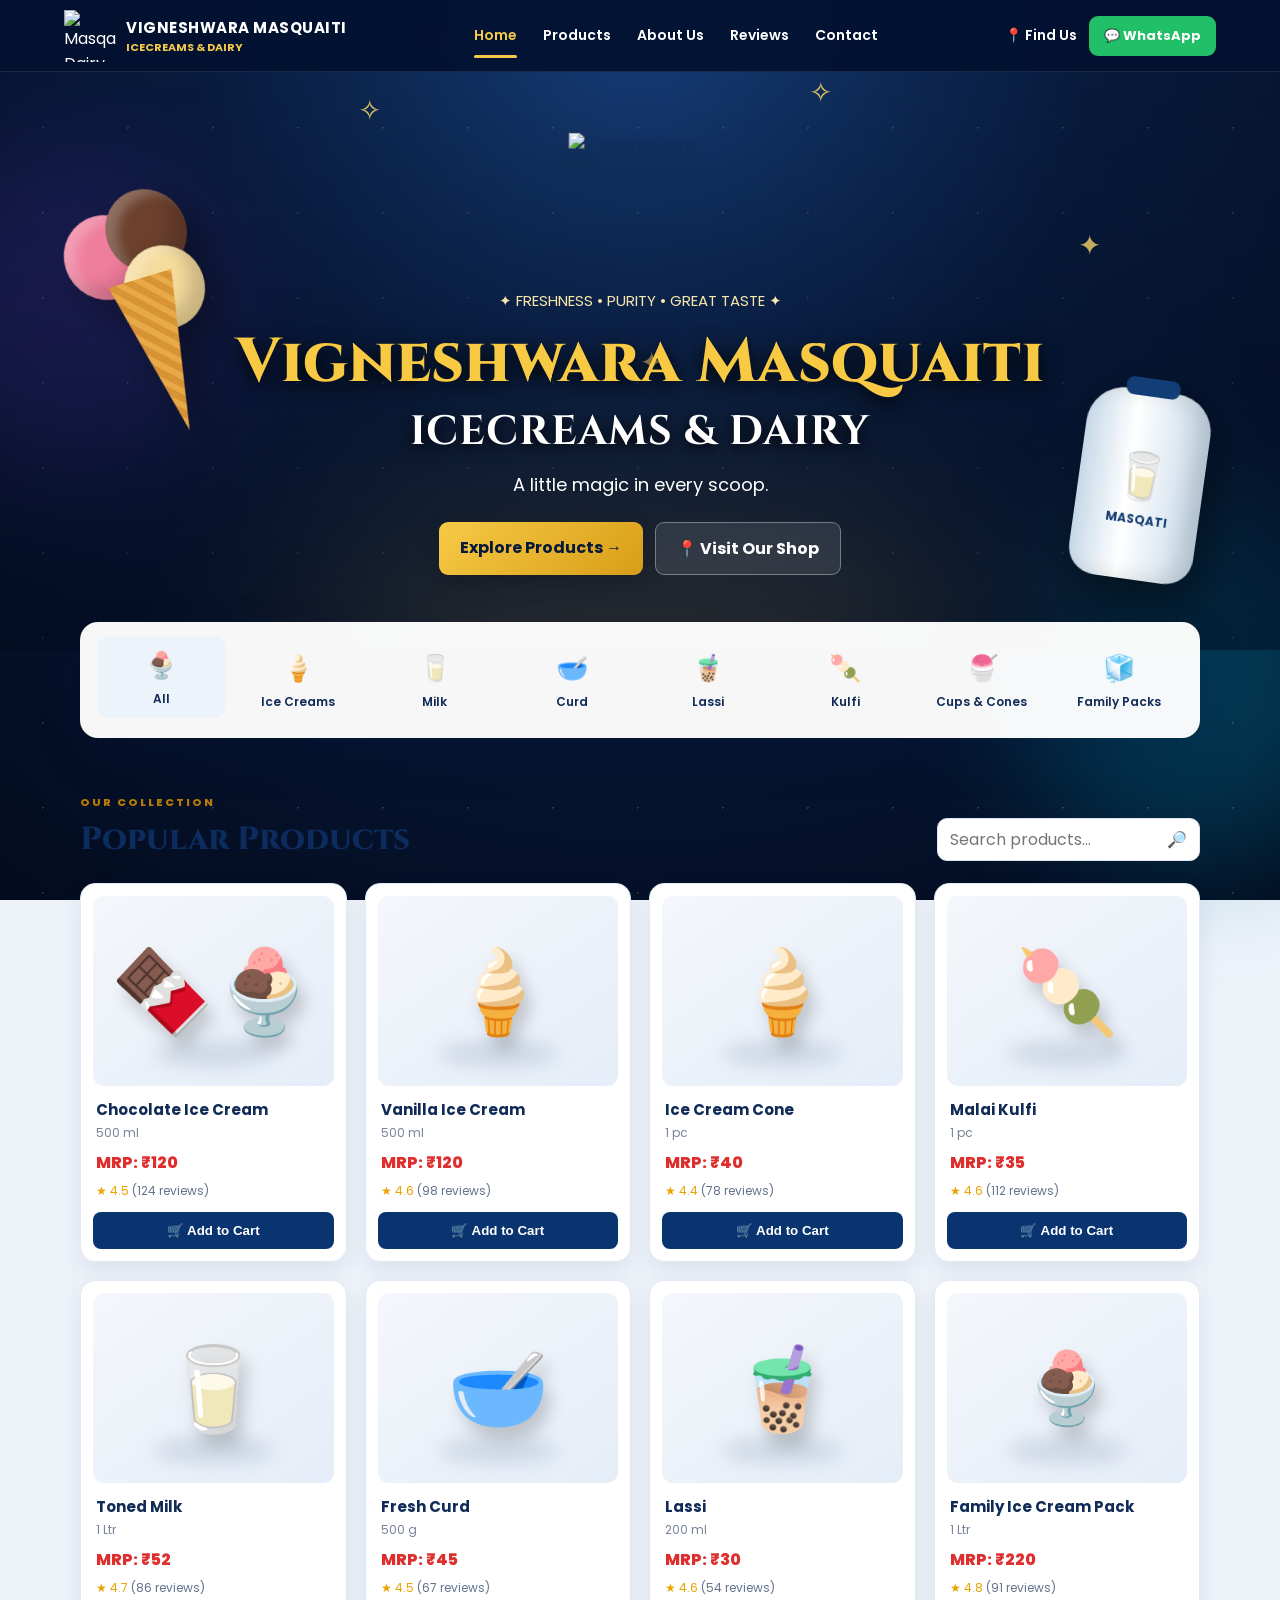
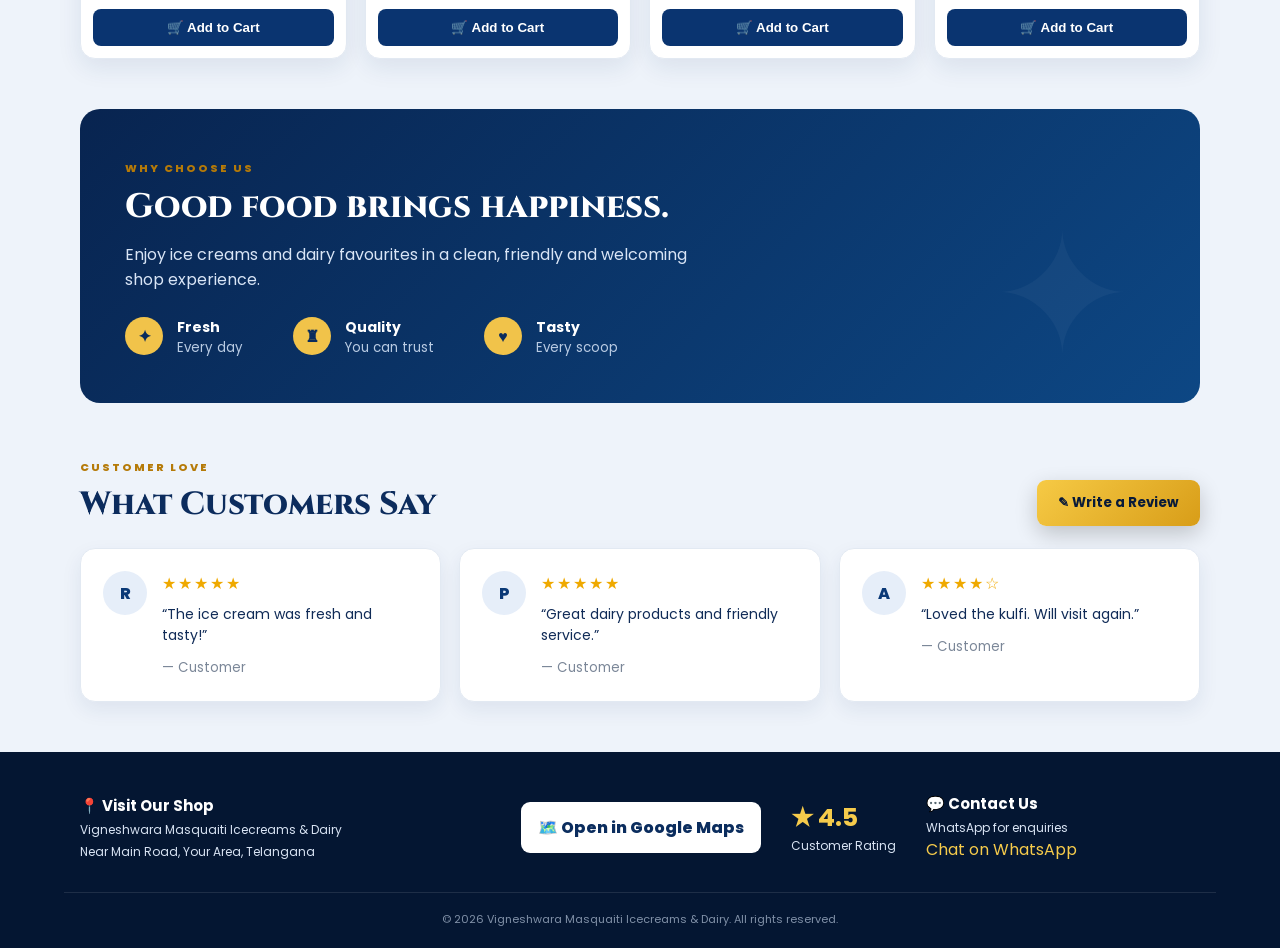
==== index.html @ 1c828a80 "Add files via upload" ====
<!DOCTYPE html>
<html lang="en">
<head>
  <meta charset="UTF-8">
  <meta name="viewport" content="width=device-width, initial-scale=1.0">
  <meta name="description" content="Vigneshwara Masquaiti Icecreams & Dairy">
  <title>Vigneshwara Masquaiti | Icecreams & Dairy</title>
  <link rel="stylesheet" href="style.css">
</head>
<body>
  <div class="magic-bg" aria-hidden="true">
    <span class="orb orb1"></span><span class="orb orb2"></span>
    <span class="star s1">✦</span><span class="star s2">✧</span><span class="star s3">✦</span>
    <span class="star s4">✧</span><span class="star s5">✦</span>
  </div>

  <header class="navbar">
    <a class="brand" href="#home">
      <img src="assets/masqati-logo.png" alt="Masqati Dairy Milk logo">
      <div><strong>VIGNESHWARA MASQUAITI</strong><small>ICECREAMS & DAIRY</small></div>
    </a>
    <nav>
      <a class="active" href="#home">Home</a>
      <a href="#products">Products</a>
      <a href="#about">About Us</a>
      <a href="#reviews">Reviews</a>
      <a href="#contact">Contact</a>
    </nav>
    <div class="nav-actions">
      <a class="map-link" target="_blank" rel="noopener" href="https://maps.app.goo.gl/3nmyutdQisBcn43K7">📍 Find Us</a>
      <a class="whatsapp" target="_blank" rel="noopener" href="https://wa.me/">💬 WhatsApp</a>
    </div>
    <button class="menu-btn" id="menuBtn" aria-label="Open menu">☰</button>
  </header>

  <main id="home">
    <section class="hero">
      <div class="floating-cone" aria-hidden="true">
        <div class="scoop pink"></div><div class="scoop chocolate"></div><div class="scoop vanilla"></div>
        <div class="cone">◢◣<br>◥◤</div>
      </div>

      <div class="hero-content">
        <div class="logo-3d"><img src="assets/masqati-logo.png" alt="Masqati logo"></div>
        <p class="spell">✦ FRESHNESS • PURITY • GREAT TASTE ✦</p>
        <h1>Vigneshwara Masquaiti</h1>
        <h2>ICECREAMS & DAIRY</h2>
        <p class="hero-copy">A little magic in every scoop.</p>
        <div class="hero-buttons">
          <a class="btn primary" href="#products">Explore Products →</a>
          <a class="btn glass" target="_blank" rel="noopener" href="https://maps.app.goo.gl/3nmyutdQisBcn43K7">📍 Visit Our Shop</a>
        </div>
      </div>

      <div class="milk-3d" aria-hidden="true">
        <div class="milk-cap"></div><div class="milk-bottle"><span>🥛</span><b>MASQATI</b></div>
      </div>
    </section>

    <section class="category-strip">
      <button data-filter="all">🍨<span>All</span></button>
      <button data-filter="Ice Cream">🍦<span>Ice Creams</span></button>
      <button data-filter="Dairy">🥛<span>Milk</span></button>
      <button data-filter="Dairy">🥣<span>Curd</span></button>
      <button data-filter="Dairy">🧋<span>Lassi</span></button>
      <button data-filter="Ice Cream">🍡<span>Kulfi</span></button>
      <button data-filter="Ice Cream">🍧<span>Cups & Cones</span></button>
      <button data-filter="Ice Cream">🧊<span>Family Packs</span></button>
    </section>

    <section class="content-wrap" id="products">
      <div class="section-heading">
        <div>
          <span class="eyebrow">OUR COLLECTION</span>
          <h2>Popular Products</h2>
        </div>
        <div class="search-box"><input id="search" type="search" placeholder="Search products..."> 🔎</div>
      </div>

      <div class="products-grid" id="productGrid"></div>
    </section>

    <section class="about" id="about">
      <div class="about-card">
        <span class="eyebrow">WHY CHOOSE US</span>
        <h2>Good food brings happiness.</h2>
        <p>Enjoy ice creams and dairy favourites in a clean, friendly and welcoming shop experience.</p>
        <div class="trust-row">
          <div><b>✦</b><strong>Fresh</strong><small>Every day</small></div>
          <div><b>♜</b><strong>Quality</strong><small>You can trust</small></div>
          <div><b>♥</b><strong>Tasty</strong><small>Every scoop</small></div>
        </div>
      </div>
    </section>

    <section class="reviews" id="reviews">
      <div class="section-heading">
        <div><span class="eyebrow">CUSTOMER LOVE</span><h2>What Customers Say</h2></div>
        <button class="btn primary" id="reviewBtn">✎ Write a Review</button>
      </div>
      <div class="review-grid" id="reviewGrid">
        <article class="review"><div class="avatar">R</div><div><div class="stars">★★★★★</div><p>“The ice cream was fresh and tasty!”</p><small>— Customer</small></div></article>
        <article class="review"><div class="avatar">P</div><div><div class="stars">★★★★★</div><p>“Great dairy products and friendly service.”</p><small>— Customer</small></div></article>
        <article class="review"><div class="avatar">A</div><div><div class="stars">★★★★☆</div><p>“Loved the kulfi. Will visit again.”</p><small>— Customer</small></div></article>
      </div>
    </section>

    <section class="review-form-wrap hidden" id="reviewFormWrap">
      <form id="reviewForm" class="review-form">
        <h3>Share your experience ✨</h3>
        <input id="reviewName" required maxlength="30" placeholder="Your name">
        <select id="reviewRating"><option value="5">★★★★★ 5</option><option value="4">★★★★☆ 4</option><option value="3">★★★☆☆ 3</option></select>
        <textarea id="reviewText" required maxlength="160" placeholder="Write your review..."></textarea>
        <div><button type="submit" class="btn primary">Post Review</button> <button type="button" class="btn glass" id="cancelReview">Cancel</button></div>
      </form>
    </section>
  </main>

  <footer id="contact">
    <div class="footer-inner">
      <div><h3>📍 Visit Our Shop</h3><p>Vigneshwara Masquaiti Icecreams & Dairy</p><p>Near Main Road, Your Area, Telangana</p></div>
      <a class="map-button" target="_blank" rel="noopener" href="https://maps.app.goo.gl/3nmyutdQisBcn43K7">🗺️ Open in Google Maps</a>
      <div class="rating"><strong>★ 4.5</strong><span>Customer Rating</span></div>
      <div><h3>💬 Contact Us</h3><p>WhatsApp for enquiries</p><a href="https://wa.me/" target="_blank" rel="noopener">Chat on WhatsApp</a></div>
    </div>
    <p class="copyright">© <span id="year"></span> Vigneshwara Masquaiti Icecreams & Dairy. All rights reserved.</p>
  </footer>

  <div class="toast" id="toast"></div>
  <script src="script.js"></script>
</body>
</html>
---- style.css ----
@import url('https://fonts.googleapis.com/css2?family=Cinzel:wght@600;700;800&family=Poppins:wght@400;500;600;700&display=swap');

:root{--navy:#061735;--blue:#0d3973;--gold:#f4c84b;--cream:#fffdf8;--text:#102b57;--muted:#66748d}
*{box-sizing:border-box;margin:0;padding:0}html{scroll-behavior:smooth}body{font-family:Poppins,Arial,sans-serif;color:var(--text);background:#eef3fa;overflow-x:hidden}.magic-bg{position:fixed;inset:0;z-index:-3;background:radial-gradient(circle at 50% 5%,#173f7c 0,#081b3c 42%,#030b1e 100%)}.magic-bg:after{content:"";position:absolute;inset:0;background-image:radial-gradient(#fff 1px,transparent 1px);background-size:85px 85px;opacity:.16}.orb{position:absolute;border-radius:50%;filter:blur(65px);opacity:.35}.orb1{width:330px;height:330px;background:#4e2d9c;left:-100px;top:150px}.orb2{width:360px;height:360px;background:#007f9e;right:-100px;top:500px}.star{position:absolute;color:#f9d96c;font-size:28px;animation:twinkle 2.5s infinite alternate}.s1{left:8%;top:22%}.s2{left:28%;top:10%;animation-delay:.8s}.s3{right:14%;top:25%;animation-delay:1.2s}.s4{right:35%;top:8%;animation-delay:1.8s}.s5{left:50%;top:38%;animation-delay:.4s}@keyframes twinkle{to{opacity:.25;transform:scale(.65) rotate(35deg)}}

.navbar{height:72px;background:rgba(3,18,48,.94);backdrop-filter:blur(14px);display:flex;align-items:center;padding:8px 5%;gap:28px;position:sticky;top:0;z-index:20;border-bottom:1px solid rgba(255,255,255,.1)}.brand{display:flex;align-items:center;gap:10px;color:#fff;text-decoration:none;min-width:280px}.brand img{width:52px;height:52px;object-fit:contain}.brand strong{display:block;font-size:15px;letter-spacing:.5px}.brand small{display:block;color:var(--gold);font-weight:700;font-size:11px}nav{display:flex;gap:26px;flex:1;justify-content:center}nav a,.map-link{color:#fff;text-decoration:none;font-weight:600;font-size:14px;position:relative}nav a:hover,nav a.active{color:var(--gold)}nav a.active:after{content:"";position:absolute;height:3px;background:var(--gold);left:0;right:0;bottom:-12px;border-radius:10px}.nav-actions{display:flex;align-items:center;gap:12px}.whatsapp{background:#20bf68;color:white;text-decoration:none;padding:10px 15px;border-radius:9px;font-weight:700;font-size:13px}.menu-btn{display:none;background:none;border:0;color:#fff;font-size:28px}

.hero{min-height:560px;position:relative;display:flex;justify-content:center;align-items:center;text-align:center;padding:60px 20px 75px;overflow:hidden;background:linear-gradient(180deg,rgba(6,23,53,.1),rgba(3,11,30,.5))}.hero:before{content:"";position:absolute;width:600px;height:300px;bottom:-180px;left:50%;transform:translateX(-50%);background:#f4c84b;filter:blur(110px);opacity:.16}.hero-content{position:relative;z-index:3;max-width:900px}.logo-3d{width:145px;height:145px;margin:auto auto 12px;display:grid;place-items:center;filter:drop-shadow(0 18px 15px rgba(0,0,0,.45));transform:perspective(500px) rotateX(4deg)}.logo-3d img{width:100%;height:100%;object-fit:contain}.hero h1{font:800 clamp(34px,5vw,62px) Cinzel,serif;color:#f8c943;text-shadow:0 5px 20px #000;margin-top:8px}.hero h2{font:700 clamp(25px,3.2vw,43px) Cinzel,serif;color:white;letter-spacing:1px;text-shadow:0 4px 14px #000}.spell{color:#f7e7ad;margin:10px 0 8px;font-size:15px}.hero-copy{color:#fff;font-size:18px;margin:12px 0 24px}.hero-buttons{display:flex;justify-content:center;gap:12px;flex-wrap:wrap}.btn{display:inline-block;border:0;border-radius:9px;padding:13px 21px;text-decoration:none;font-weight:700;cursor:pointer;font-family:inherit}.primary{background:linear-gradient(135deg,#f6ca45,#d89d18);color:#081a39;box-shadow:0 8px 22px rgba(0,0,0,.2)}.glass{background:rgba(255,255,255,.1);color:#fff;border:1px solid rgba(255,255,255,.35);backdrop-filter:blur(10px)}.floating-cone{position:absolute;left:5%;top:115px;width:175px;height:270px;transform:rotate(-18deg) perspective(600px) rotateY(15deg);filter:drop-shadow(15px 20px 20px rgba(0,0,0,.4));z-index:2}.scoop{position:absolute;width:85px;height:85px;border-radius:50%;box-shadow:inset -12px -14px 18px rgba(0,0,0,.18),inset 10px 8px 12px rgba(255,255,255,.25)}.pink{background:#ef7d9c;left:22px;top:18px}.chocolate{background:#6c402d;left:70px;top:3px}.vanilla{background:#f5db9c;left:70px;top:63px}.cone{position:absolute;top:90px;left:48px;width:85px;height:160px;clip-path:polygon(10% 0,90% 0,50% 100%);background:repeating-linear-gradient(45deg,#d89335 0 7px,#e8a947 7px 13px);color:transparent}.milk-3d{position:absolute;right:6%;bottom:70px;z-index:2;transform:rotate(8deg);filter:drop-shadow(10px 20px 20px rgba(0,0,0,.4))}.milk-bottle{width:125px;height:190px;background:linear-gradient(90deg,#c7d9e8,#fff 40%,#c7d9e8);border-radius:38px 38px 28px 28px;display:flex;flex-direction:column;justify-content:center;align-items:center;color:#123c72;box-shadow:inset -14px 0 22px rgba(0,0,0,.12)}.milk-bottle span{font-size:46px}.milk-bottle b{font-size:12px}.milk-cap{position:absolute;width:54px;height:18px;left:35px;top:-12px;background:#123d76;border-radius:8px}

.category-strip{width:min(1120px,92%);margin:-28px auto 30px;background:rgba(255,255,255,.97);border-radius:18px;padding:17px;display:grid;grid-template-columns:repeat(8,1fr);gap:8px;box-shadow:0 18px 45px rgba(0,20,60,.18);position:relative;z-index:5}.category-strip button{border:0;background:transparent;color:#102b57;font-family:inherit;font-weight:600;cursor:pointer;padding:10px 5px;border-radius:12px;transition:.25s}.category-strip button:hover,.category-strip button.active{background:#edf3fb;transform:translateY(-3px)}.category-strip button:first-letter{font-size:26px}.category-strip span{display:block;font-size:12px;margin-top:5px}

.content-wrap,.reviews,.about{width:min(1120px,92%);margin:50px auto}.section-heading{display:flex;align-items:end;justify-content:space-between;gap:20px;margin-bottom:22px}.eyebrow{font-size:11px;color:#b57a08;font-weight:800;letter-spacing:2px}.section-heading h2,.about h2{font:800 32px Cinzel,serif;color:#0c2c5d;margin-top:5px}.search-box{background:#fff;border:1px solid #dce5f1;border-radius:10px;padding:8px 12px;display:flex;align-items:center;gap:7px}.search-box input{border:0;outline:0;font:inherit;width:210px}.products-grid{display:grid;grid-template-columns:repeat(4,1fr);gap:18px}.product-card{background:#fff;border:1px solid #e2e9f2;border-radius:15px;padding:12px;box-shadow:0 9px 24px rgba(24,55,99,.09);transition:.3s;overflow:hidden}.product-card:hover{transform:translateY(-8px) rotateX(2deg);box-shadow:0 20px 35px rgba(24,55,99,.17)}.product-visual{height:190px;border-radius:11px;background:linear-gradient(145deg,#f4f7fb,#e5edf8);display:grid;place-items:center;position:relative;overflow:hidden}.product-visual:after{content:"";position:absolute;width:120px;height:25px;background:rgba(20,50,90,.13);border-radius:50%;bottom:20px;filter:blur(9px)}.product-icon{font-size:82px;filter:drop-shadow(7px 12px 8px rgba(0,0,0,.18));z-index:1}.pack{font-size:70px}.product-card h3{font-size:15px;margin:12px 3px 3px}.size{font-size:12px;color:#778399;margin:0 3px 8px}.price{font-weight:800;color:#df2e2e;margin:7px 3px}.rating-line{font-size:12px;color:#eaa300;margin:5px 3px 12px}.rating-line span{color:#66748d}.cart{width:100%;border:0;background:#0a3470;color:#fff;border-radius:8px;padding:11px;font-weight:700;cursor:pointer}.cart:hover{background:#174b91}

.about-card{border-radius:20px;padding:45px;background:linear-gradient(135deg,#082450,#0d4784);color:white;position:relative;overflow:hidden}.about-card:after{content:"✦";position:absolute;right:6%;top:20%;font-size:170px;color:rgba(255,255,255,.04)}.about h2{color:#fff;font-size:34px}.about-card>p{max-width:600px;color:#d9e5f6;margin:12px 0 25px}.trust-row{display:flex;gap:50px}.trust-row div{display:grid;grid-template-columns:42px auto;column-gap:10px}.trust-row b{grid-row:span 2;width:38px;height:38px;border-radius:50%;display:grid;place-items:center;background:#f1c34a;color:#0a2c5d}.trust-row strong{font-size:14px}.trust-row small{color:#b9cbe3}

.review-grid{display:grid;grid-template-columns:repeat(3,1fr);gap:18px}.review{background:#fff;border:1px solid #e2e9f2;border-radius:15px;padding:22px;display:flex;gap:15px;box-shadow:0 8px 20px rgba(24,55,99,.08)}.avatar{min-width:44px;height:44px;border-radius:50%;background:#e6eef9;display:grid;place-items:center;font-weight:800;color:#0b3977}.stars{color:#efa900;letter-spacing:2px}.review p{margin:8px 0;font-size:14px}.review small{color:#7b8798}.review-form-wrap{width:min(650px,92%);margin:0 auto 50px}.hidden{display:none}.review-form{background:#fff;border-radius:18px;padding:25px;box-shadow:0 15px 40px rgba(24,55,99,.15)}.review-form h3{margin-bottom:15px;font-family:Cinzel,serif}.review-form input,.review-form select,.review-form textarea{width:100%;padding:12px;margin:6px 0;border:1px solid #d8e1ed;border-radius:9px;font:inherit;outline:none}.review-form textarea{min-height:100px;resize:vertical}

footer{background:#041632;color:#d8e3f3;padding:40px 5% 20px}.footer-inner{width:min(1120px,100%);margin:auto;display:grid;grid-template-columns:1.5fr auto auto 1fr;gap:30px;align-items:center}.footer-inner h3{color:#fff;font-size:15px}.footer-inner p{font-size:12px;margin-top:4px}.footer-inner a{color:#f6cb4b;text-decoration:none}.map-button{background:#fff;color:#0b2d5e!important;padding:13px 17px;border-radius:9px;font-weight:800}.rating{display:flex;flex-direction:column}.rating strong{font-size:25px;color:#f6cb4b}.rating span{font-size:12px}.copyright{text-align:center;margin-top:30px;padding-top:18px;border-top:1px solid rgba(255,255,255,.1);font-size:11px;color:#8191a8}.toast{position:fixed;right:22px;bottom:22px;background:#082a5b;color:white;padding:13px 18px;border-radius:10px;box-shadow:0 10px 30px #0005;opacity:0;transform:translateY(20px);transition:.3s;z-index:50}.toast.show{opacity:1;transform:none}

@media(max-width:950px){.navbar{padding:8px 3%}.brand{min-width:0}nav{gap:15px}.nav-actions{display:none}.floating-cone{left:-35px;opacity:.7}.milk-3d{right:-35px;opacity:.7}.products-grid{grid-template-columns:repeat(2,1fr)}.category-strip{grid-template-columns:repeat(4,1fr)}.footer-inner{grid-template-columns:1fr 1fr}.review-grid{grid-template-columns:1fr}}
@media(max-width:700px){.navbar{height:64px}.brand strong{font-size:11px}.brand small{font-size:9px}.brand img{width:45px;height:45px}nav{display:none}.menu-btn{display:block;margin-left:auto}.navbar.open nav{display:flex;position:absolute;top:64px;left:0;right:0;background:#061735;padding:18px;flex-direction:column;text-align:center}.hero{min-height:520px;padding-top:45px}.floating-cone,.milk-3d{display:none}.logo-3d{width:115px;height:115px}.hero h1{font-size:30px}.hero h2{font-size:24px}.category-strip{grid-template-columns:repeat(4,1fr);padding:10px}.category-strip button{font-size:11px}.category-strip button:first-letter{font-size:22px}.content-wrap,.reviews,.about{margin:35px auto}.section-heading{align-items:start;flex-direction:column}.search-box{width:100%}.search-box input{width:100%}.products-grid{grid-template-columns:1fr 1fr;gap:10px}.product-visual{height:145px}.product-icon{font-size:62px}.product-card{padding:8px}.product-card h3{font-size:13px}.trust-row{gap:18px;flex-wrap:wrap}.footer-inner{grid-template-columns:1fr}.map-button{width:max-content}.review-grid{grid-template-columns:1fr}}
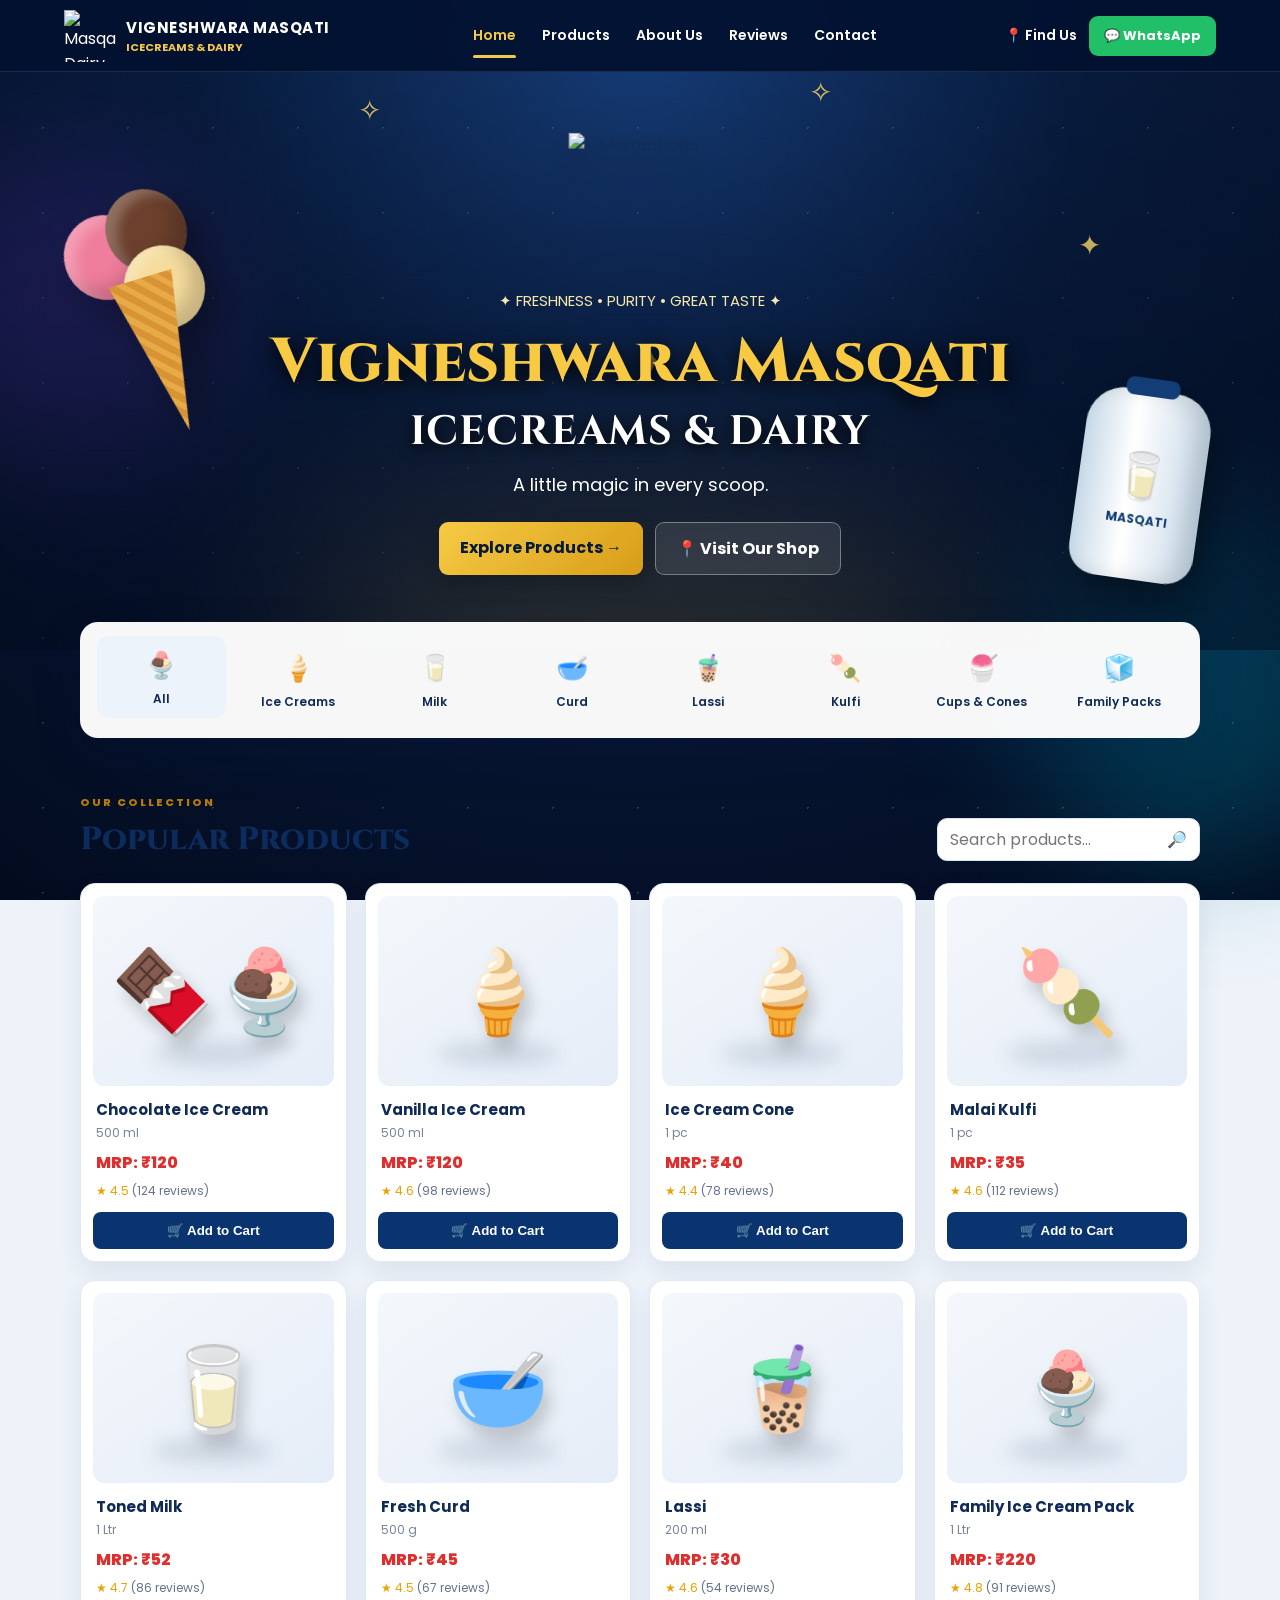
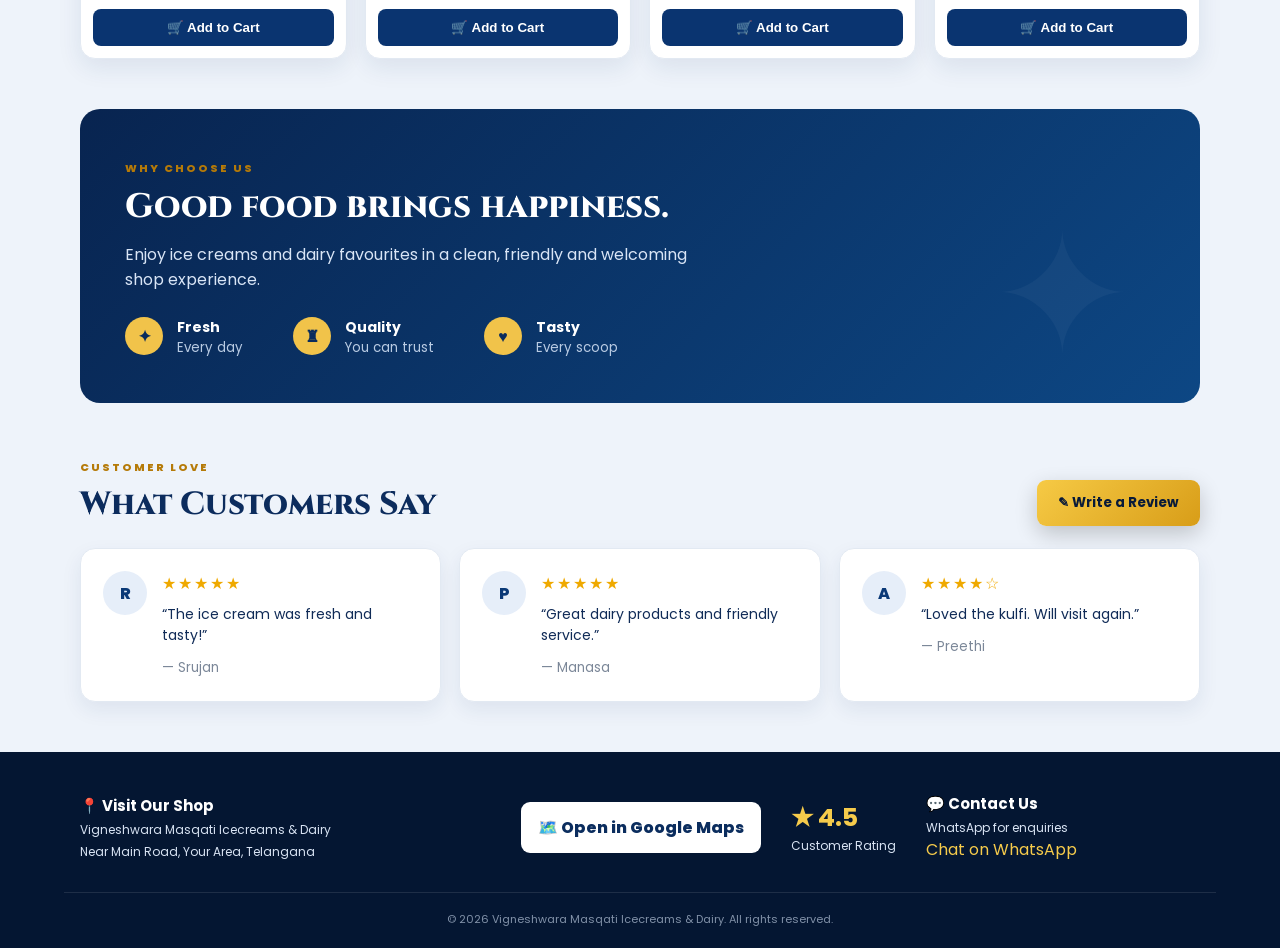
==== commit 7b28194b: "Update index.html" ====
--- a/index.html
+++ b/index.html
@@ -3,8 +3,8 @@
 <head>
   <meta charset="UTF-8">
   <meta name="viewport" content="width=device-width, initial-scale=1.0">
-  <meta name="description" content="Vigneshwara Masquaiti Icecreams & Dairy">
-  <title>Vigneshwara Masquaiti | Icecreams & Dairy</title>
+  <meta name="description" content="Vigneshwara Masqati Icecreams & Dairy">
+  <title>Vigneshwara Masqati | Icecreams & Dairy</title>
   <link rel="stylesheet" href="style.css">
 </head>
 <body>
@@ -17,7 +17,7 @@
   <header class="navbar">
     <a class="brand" href="#home">
       <img src="assets/masqati-logo.png" alt="Masqati Dairy Milk logo">
-      <div><strong>VIGNESHWARA MASQUAITI</strong><small>ICECREAMS & DAIRY</small></div>
+      <div><strong>VIGNESHWARA MASQATI</strong><small>ICECREAMS & DAIRY</small></div>
     </a>
     <nav>
       <a class="active" href="#home">Home</a>
@@ -43,7 +43,7 @@
       <div class="hero-content">
         <div class="logo-3d"><img src="assets/masqati-logo.png" alt="Masqati logo"></div>
         <p class="spell">✦ FRESHNESS • PURITY • GREAT TASTE ✦</p>
-        <h1>Vigneshwara Masquaiti</h1>
+        <h1>Vigneshwara Masqati</h1>
         <h2>ICECREAMS & DAIRY</h2>
         <p class="hero-copy">A little magic in every scoop.</p>
         <div class="hero-buttons">
@@ -99,9 +99,9 @@
         <button class="btn primary" id="reviewBtn">✎ Write a Review</button>
       </div>
       <div class="review-grid" id="reviewGrid">
-        <article class="review"><div class="avatar">R</div><div><div class="stars">★★★★★</div><p>“The ice cream was fresh and tasty!”</p><small>— Customer</small></div></article>
-        <article class="review"><div class="avatar">P</div><div><div class="stars">★★★★★</div><p>“Great dairy products and friendly service.”</p><small>— Customer</small></div></article>
-        <article class="review"><div class="avatar">A</div><div><div class="stars">★★★★☆</div><p>“Loved the kulfi. Will visit again.”</p><small>— Customer</small></div></article>
+        <article class="review"><div class="avatar">R</div><div><div class="stars">★★★★★</div><p>“The ice cream was fresh and tasty!”</p><small>— Srujan</small></div></article>
+        <article class="review"><div class="avatar">P</div><div><div class="stars">★★★★★</div><p>“Great dairy products and friendly service.”</p><small>— Manasa</small></div></article>
+        <article class="review"><div class="avatar">A</div><div><div class="stars">★★★★☆</div><p>“Loved the kulfi. Will visit again.”</p><small>— Preethi</small></div></article>
       </div>
     </section>
 
@@ -118,12 +118,12 @@
 
   <footer id="contact">
     <div class="footer-inner">
-      <div><h3>📍 Visit Our Shop</h3><p>Vigneshwara Masquaiti Icecreams & Dairy</p><p>Near Main Road, Your Area, Telangana</p></div>
+      <div><h3>📍 Visit Our Shop</h3><p>Vigneshwara Masqati Icecreams & Dairy</p><p>Near Main Road, Your Area, Telangana</p></div>
       <a class="map-button" target="_blank" rel="noopener" href="https://maps.app.goo.gl/3nmyutdQisBcn43K7">🗺️ Open in Google Maps</a>
       <div class="rating"><strong>★ 4.5</strong><span>Customer Rating</span></div>
       <div><h3>💬 Contact Us</h3><p>WhatsApp for enquiries</p><a href="https://wa.me/" target="_blank" rel="noopener">Chat on WhatsApp</a></div>
     </div>
-    <p class="copyright">© <span id="year"></span> Vigneshwara Masquaiti Icecreams & Dairy. All rights reserved.</p>
+    <p class="copyright">© <span id="year"></span> Vigneshwara Masqati Icecreams & Dairy. All rights reserved.</p>
   </footer>
 
   <div class="toast" id="toast"></div>
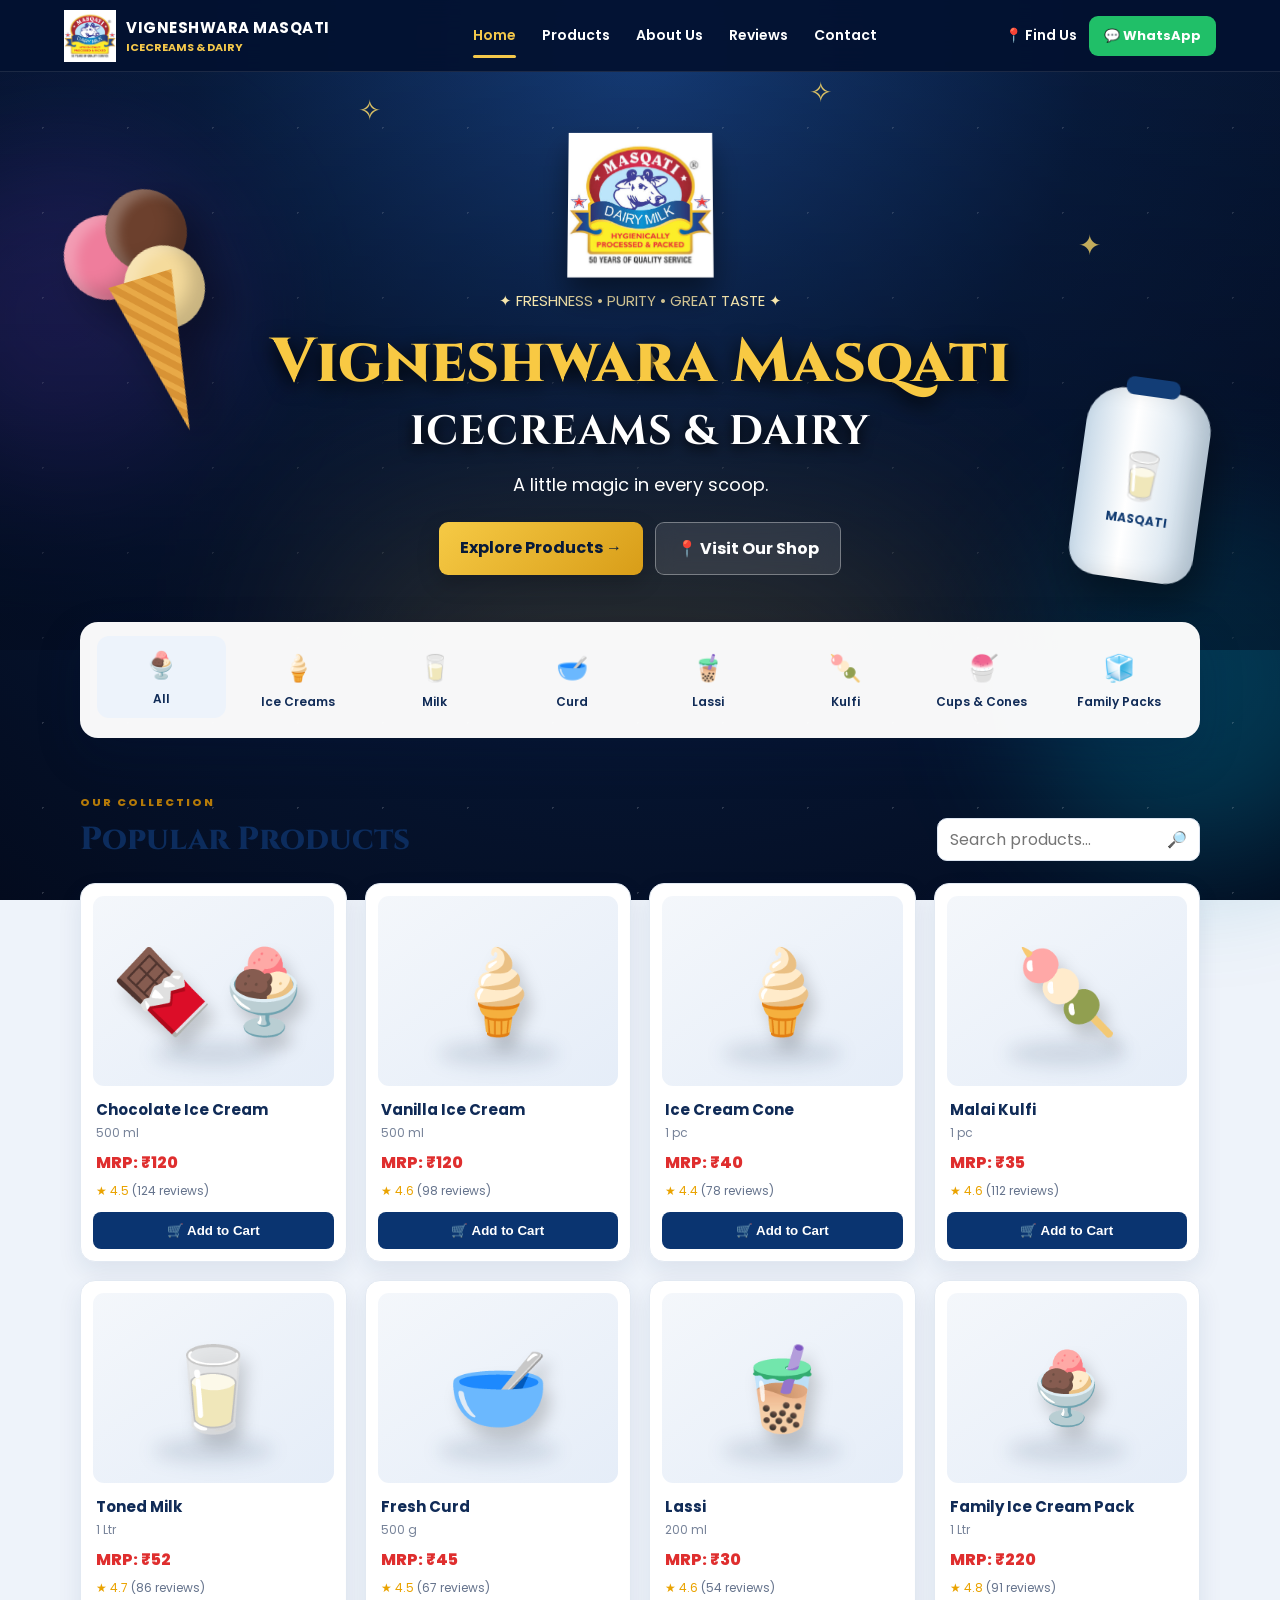
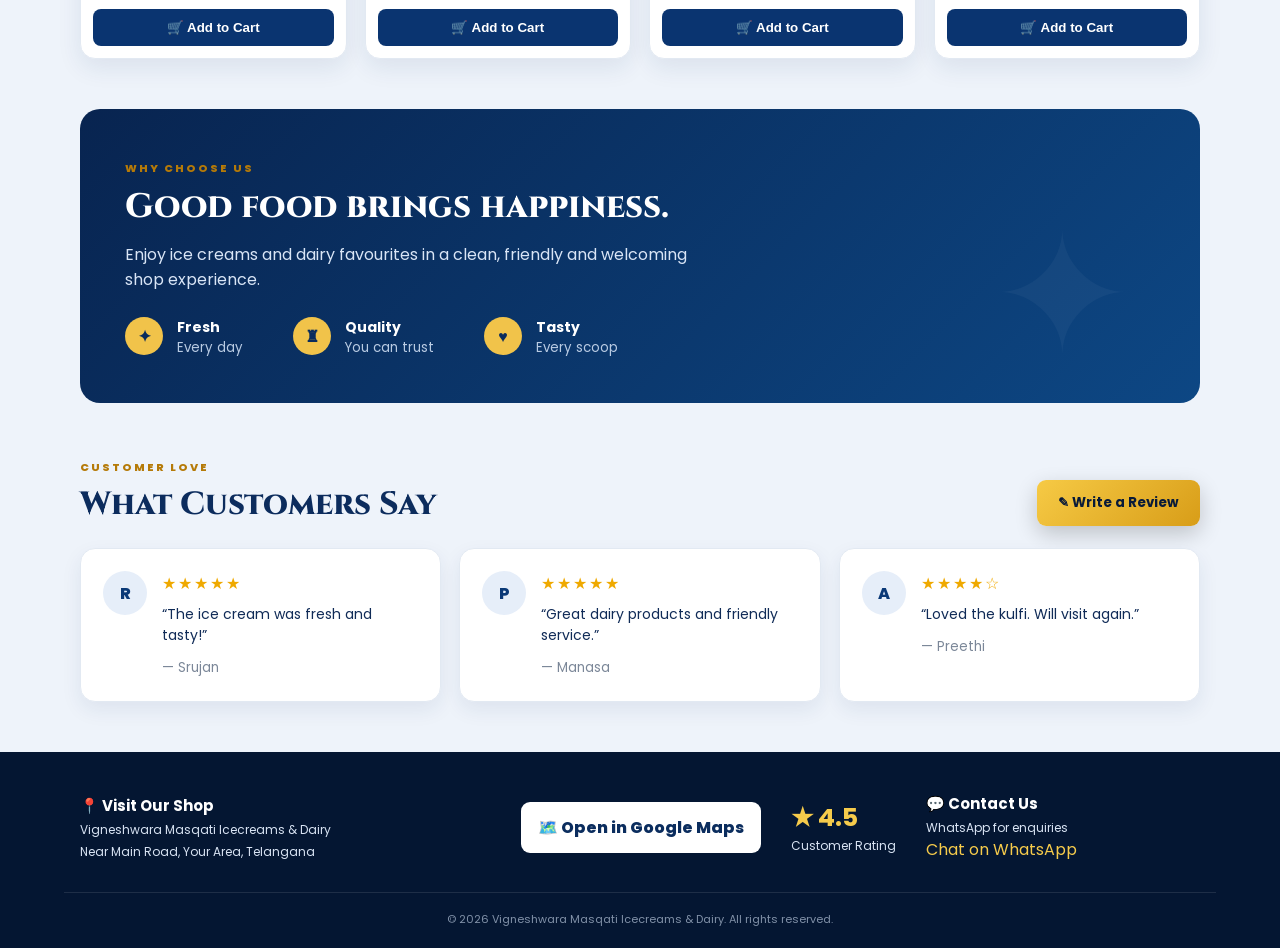
==== commit fb6fc7fe: "Update index.html" ====
--- a/index.html
+++ b/index.html
@@ -16,7 +16,7 @@
 
   <header class="navbar">
     <a class="brand" href="#home">
-      <img src="assets/masqati-logo.png" alt="Masqati Dairy Milk logo">
+      <img src="masqati-logo.png" alt="Masqati Dairy Milk logo">
       <div><strong>VIGNESHWARA MASQATI</strong><small>ICECREAMS & DAIRY</small></div>
     </a>
     <nav>
@@ -41,7 +41,7 @@
       </div>
 
       <div class="hero-content">
-        <div class="logo-3d"><img src="assets/masqati-logo.png" alt="Masqati logo"></div>
+        <div class="logo-3d"><img src="masqati-logo.png" alt="Masqati logo"></div>
         <p class="spell">✦ FRESHNESS • PURITY • GREAT TASTE ✦</p>
         <h1>Vigneshwara Masqati</h1>
         <h2>ICECREAMS & DAIRY</h2>
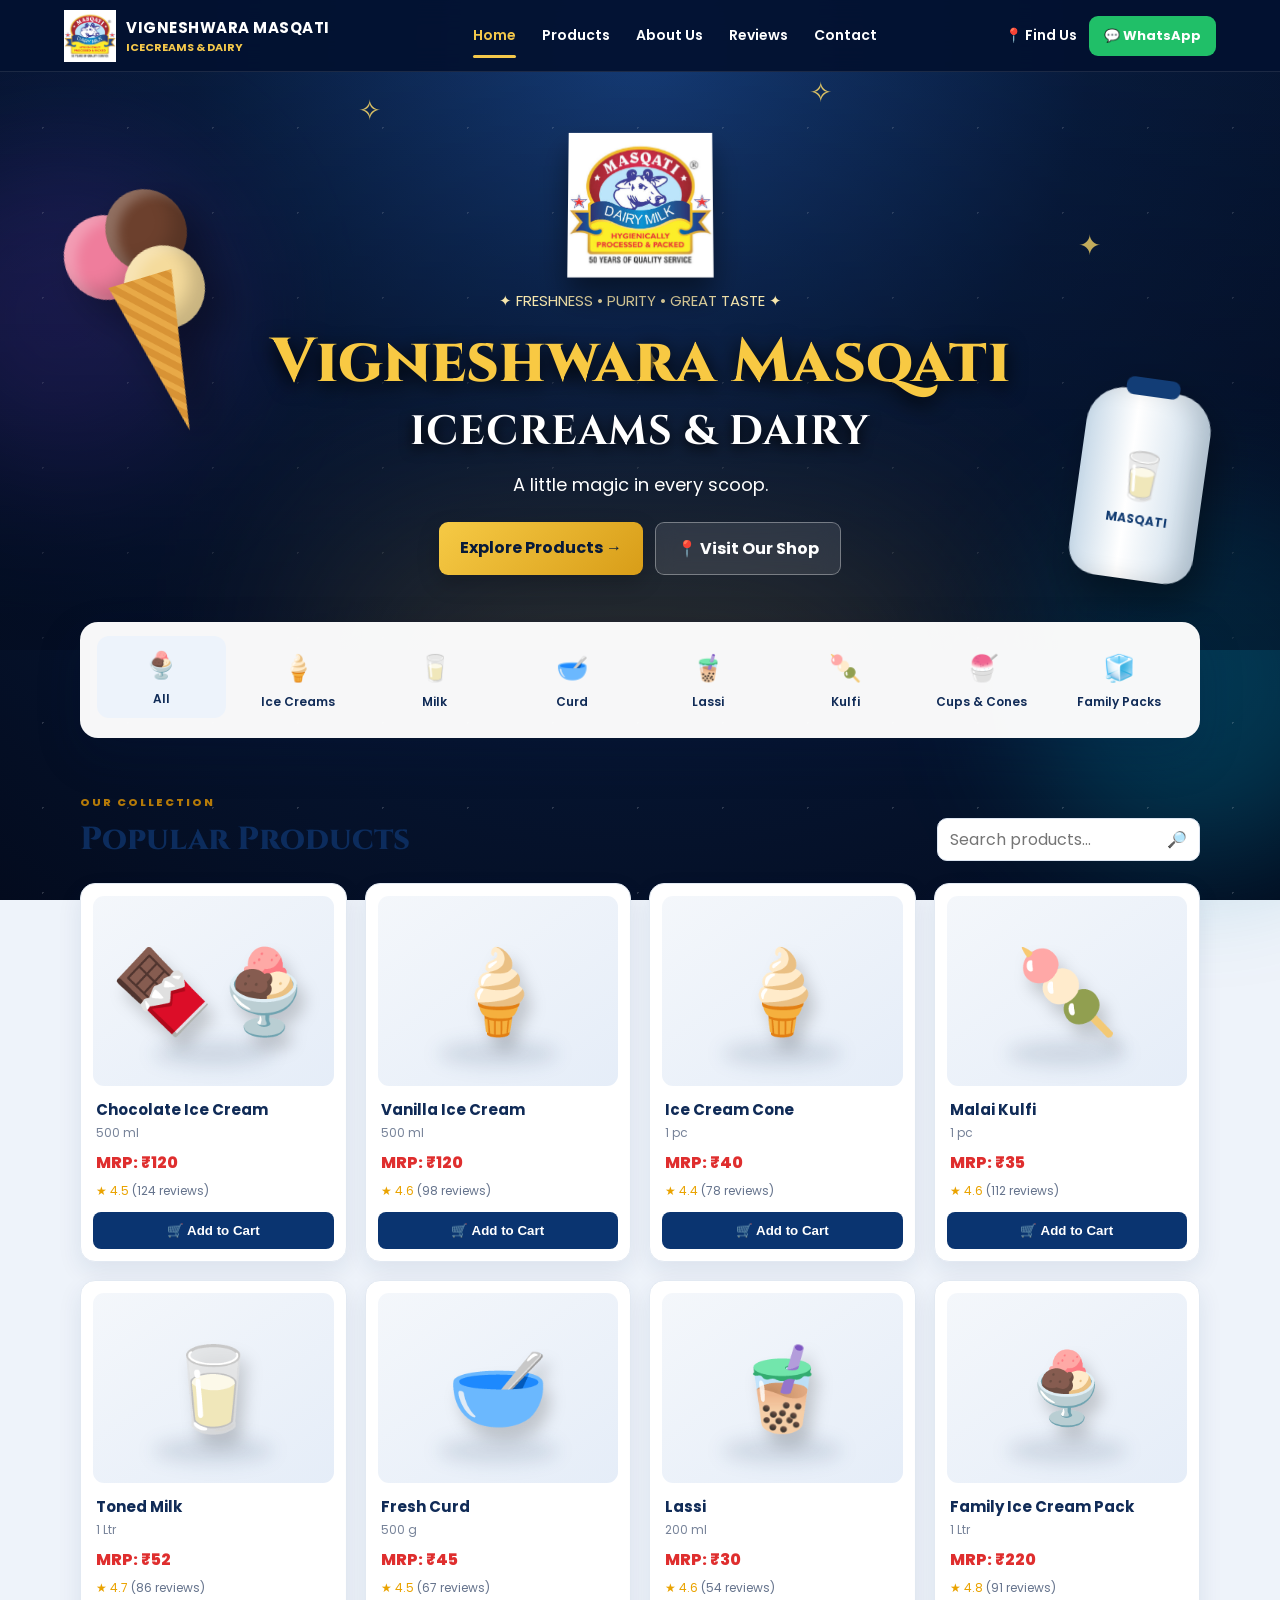
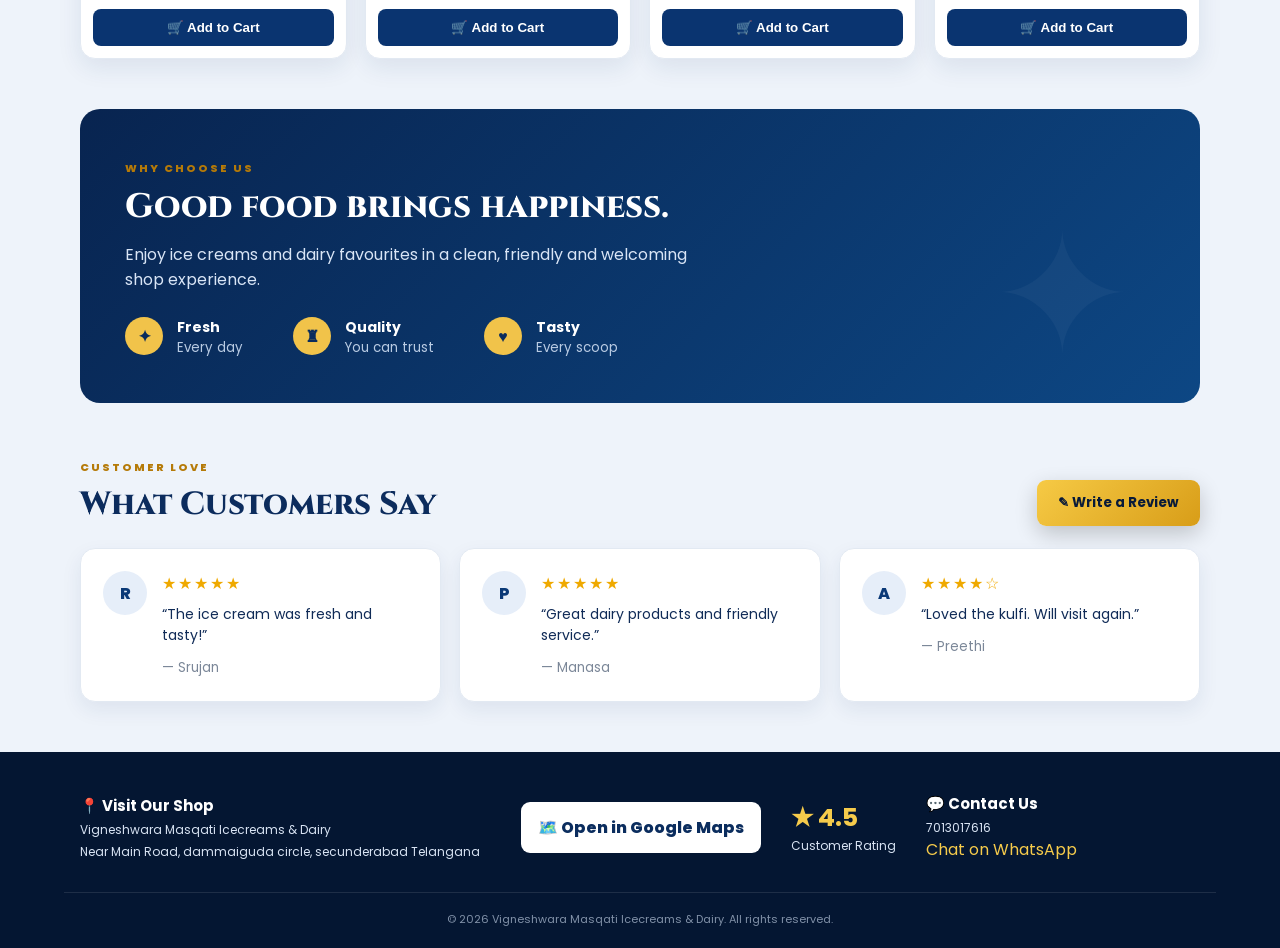
==== commit 2078b7e6: "Update index.html" ====
--- a/index.html
+++ b/index.html
@@ -118,10 +118,10 @@
 
   <footer id="contact">
     <div class="footer-inner">
-      <div><h3>📍 Visit Our Shop</h3><p>Vigneshwara Masqati Icecreams & Dairy</p><p>Near Main Road, Your Area, Telangana</p></div>
+      <div><h3>📍 Visit Our Shop</h3><p>Vigneshwara Masqati Icecreams & Dairy</p><p>Near Main Road, dammaiguda circle, secunderabad Telangana</p></div>
       <a class="map-button" target="_blank" rel="noopener" href="https://maps.app.goo.gl/3nmyutdQisBcn43K7">🗺️ Open in Google Maps</a>
       <div class="rating"><strong>★ 4.5</strong><span>Customer Rating</span></div>
-      <div><h3>💬 Contact Us</h3><p>WhatsApp for enquiries</p><a href="https://wa.me/" target="_blank" rel="noopener">Chat on WhatsApp</a></div>
+      <div><h3>💬 Contact Us</h3><p>7013017616</p><a href="https://wa.me/" target="_blank" rel="noopener">Chat on WhatsApp</a></div>
     </div>
     <p class="copyright">© <span id="year"></span> Vigneshwara Masqati Icecreams & Dairy. All rights reserved.</p>
   </footer>
